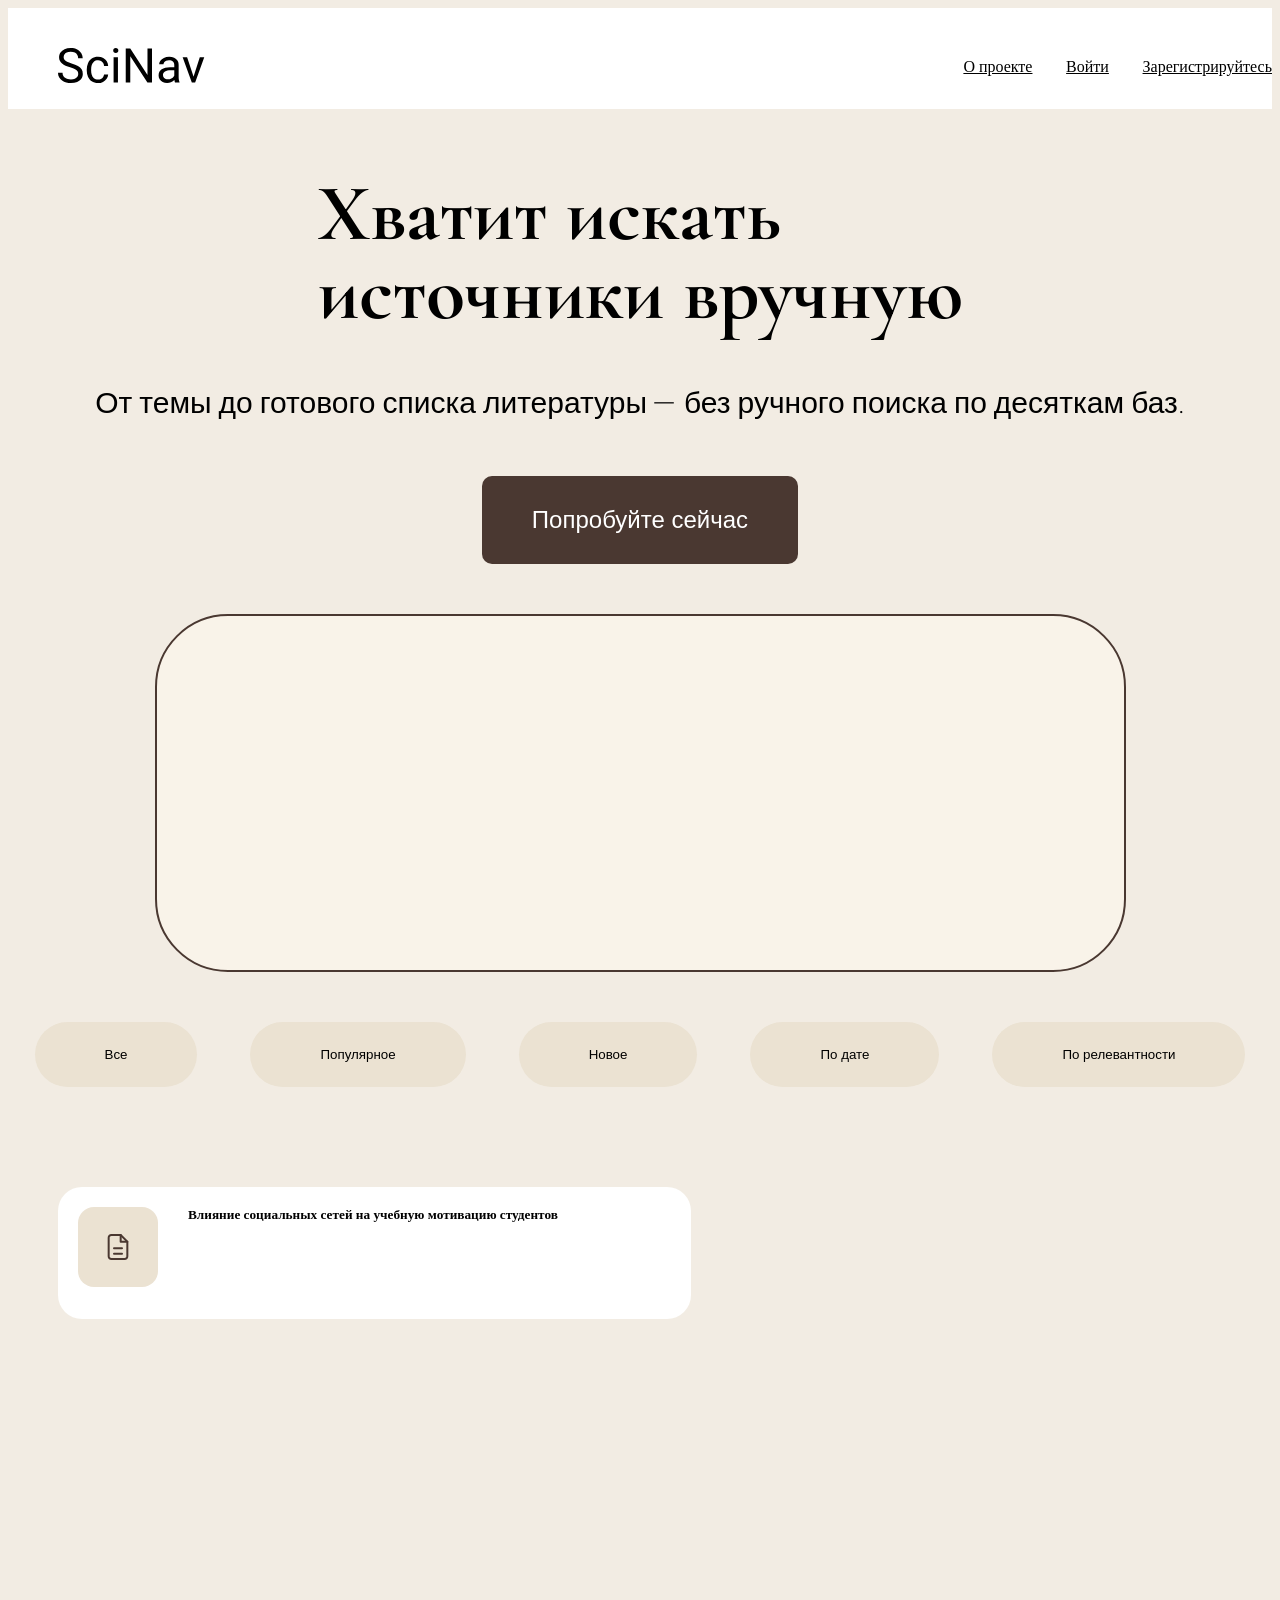
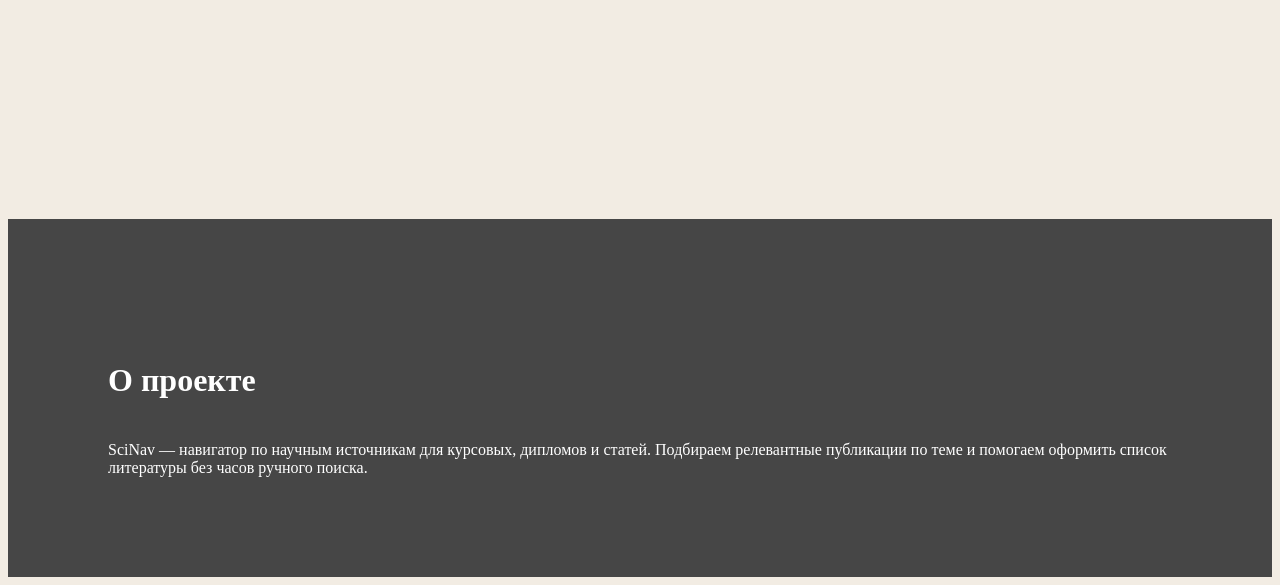
==== index.html @ 4ea79e30 "'input-update'" ====
<!DOCTYPE html>
<html lang="en">
<head>
    <meta charset="UTF-8">
    <meta name="viewport" content="width=device-width, initial-scale=1.0">
    <title>Document</title>
    <link rel="stylesheet" href="CSS\style.css">
</head>
<body class="Main-body">
    <header class="Head">
        <nav class="Navigation">
            <img src="assets\images\SciNav.svg">
            <div class="Nav-button">
                <a href="">
                    О проекте
                </a>
                <a href="">
                    Войти
                </a>
                <a href="">
                    Зарегистрируйтесь
                </a>
            </div>
        </nav>
    </header>
    <main class="Content-main">
            <section>
                <h1>
                    Хватит искать <br> источники вручную
                </h1>
                <h5 class="Under">
                    От темы до готового списка литературы — без ручного поиска по десяткам баз.
                </h5>
                
                <button class="main-button">Попробуйте сейчас</button>
            </section>

            <input>
        <nav class="Filters">
            <button>Все</button>
            <button>Популярное</button>
            <button>Новое</button>
            <button>По дате</button>
            <button>По релевантности</button>
        </nav>
        <div class="Cards">
            <article class="Card">
                <div class="Card-Head">
                    <img src="assets\images\Image tile.svg" alt="Notebook">
                    <h5>
                        Влияние социальных сетей на учебную мотивацию студентов
                    </h5>
                </div>       
            </article>
        </div>
        <footer class="Foot">
            <h4 class="Font-footer">О проекте</h4>
            <p5 class="Content-footer">SciNav — навигатор по научным источникам для курсовых, дипломов и статей. 
                Подбираем релевантные публикации по теме и помогаем оформить список 
                литературы без часов ручного поиска.</p5>
        </footer>
    </main>
</body>
</html>
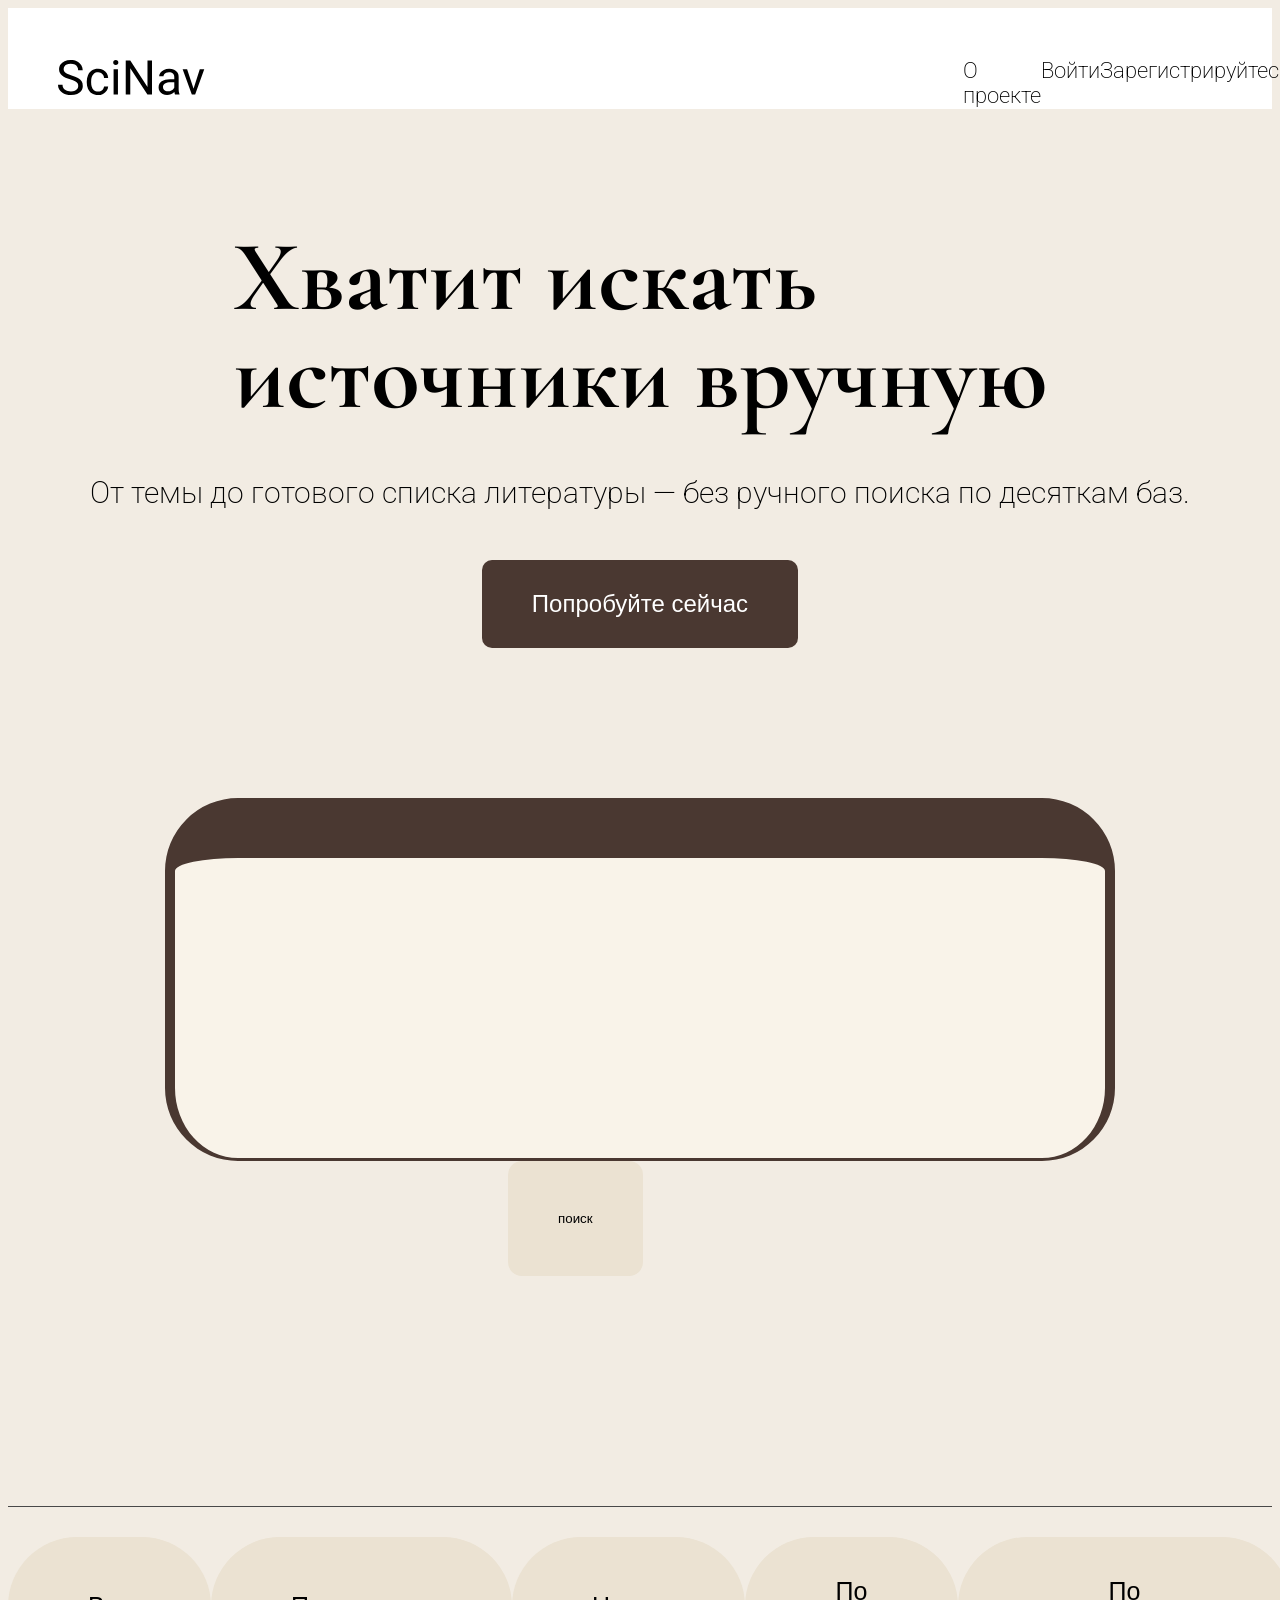
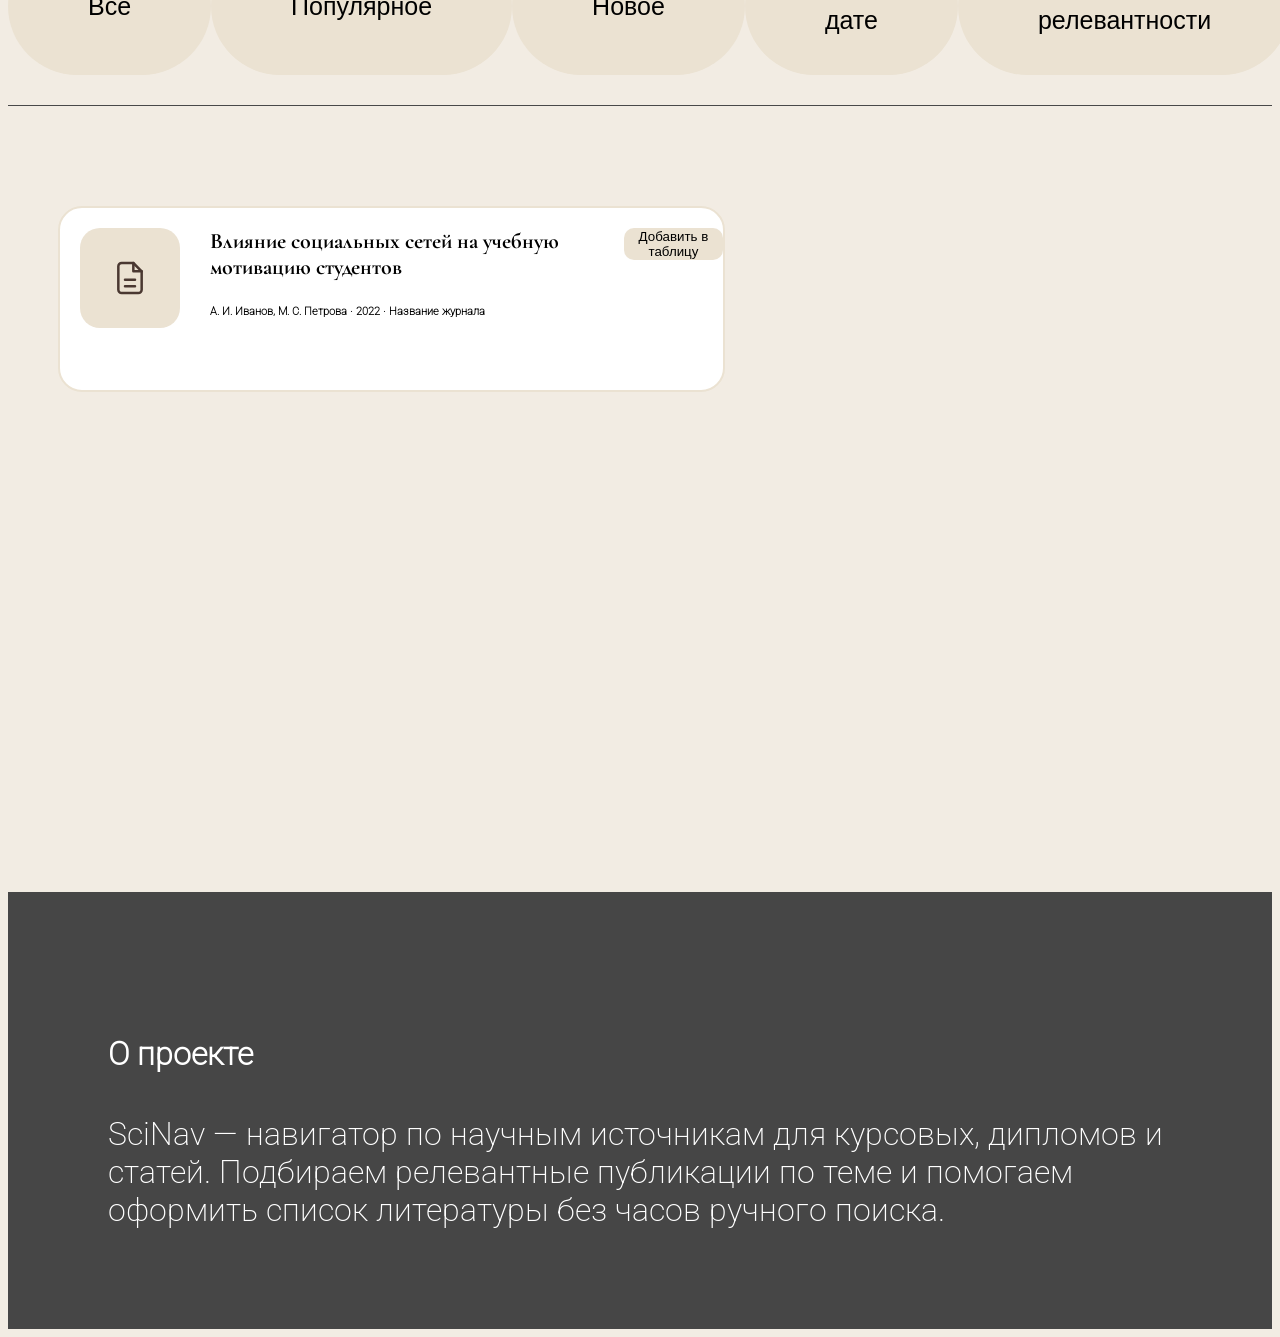
==== commit cfc57e39: "Update-button" ====
--- a/index.html
+++ b/index.html
@@ -34,8 +34,12 @@
                 
                 <button class="main-button">Попробуйте сейчас</button>
             </section>
-
-            <input>
+            <div class="Main-input">
+                <input>
+                <button>
+                    поиск
+                </button>
+            </div>
         <nav class="Filters">
             <button>Все</button>
             <button>Популярное</button>
@@ -47,17 +51,30 @@
             <article class="Card">
                 <div class="Card-Head">
                     <img src="assets\images\Image tile.svg" alt="Notebook">
-                    <h5>
-                        Влияние социальных сетей на учебную мотивацию студентов
-                    </h5>
-                </div>       
+                    <div class="text-head">
+                        <h5>
+                            Влияние социальных сетей на учебную мотивацию студентов
+                        </h5>
+                        <h6 class="Author">
+                            А. И. Иванов, М. С. Петрова · 2022 · Название журнала
+                        </h6>
+                    </div>
+                    <div class="Under-buttons">
+                        <button>
+                            Добавить в таблицу
+                        </button>
+                    </div>
+
+                </div>     
             </article>
         </div>
         <footer class="Foot">
-            <h4 class="Font-footer">О проекте</h4>
-            <p5 class="Content-footer">SciNav — навигатор по научным источникам для курсовых, дипломов и статей. 
-                Подбираем релевантные публикации по теме и помогаем оформить список 
-                литературы без часов ручного поиска.</p5>
+            <div class="text-footer">
+                <h4 class="Font-footer">О проекте</h4>
+                <p5 class="Content-footer">SciNav — навигатор по научным источникам для курсовых, дипломов и статей. 
+                    Подбираем релевантные публикации по теме и помогаем оформить список 
+                    литературы без часов ручного поиска.</p5>
+            </div>
         </footer>
     </main>
 </body>
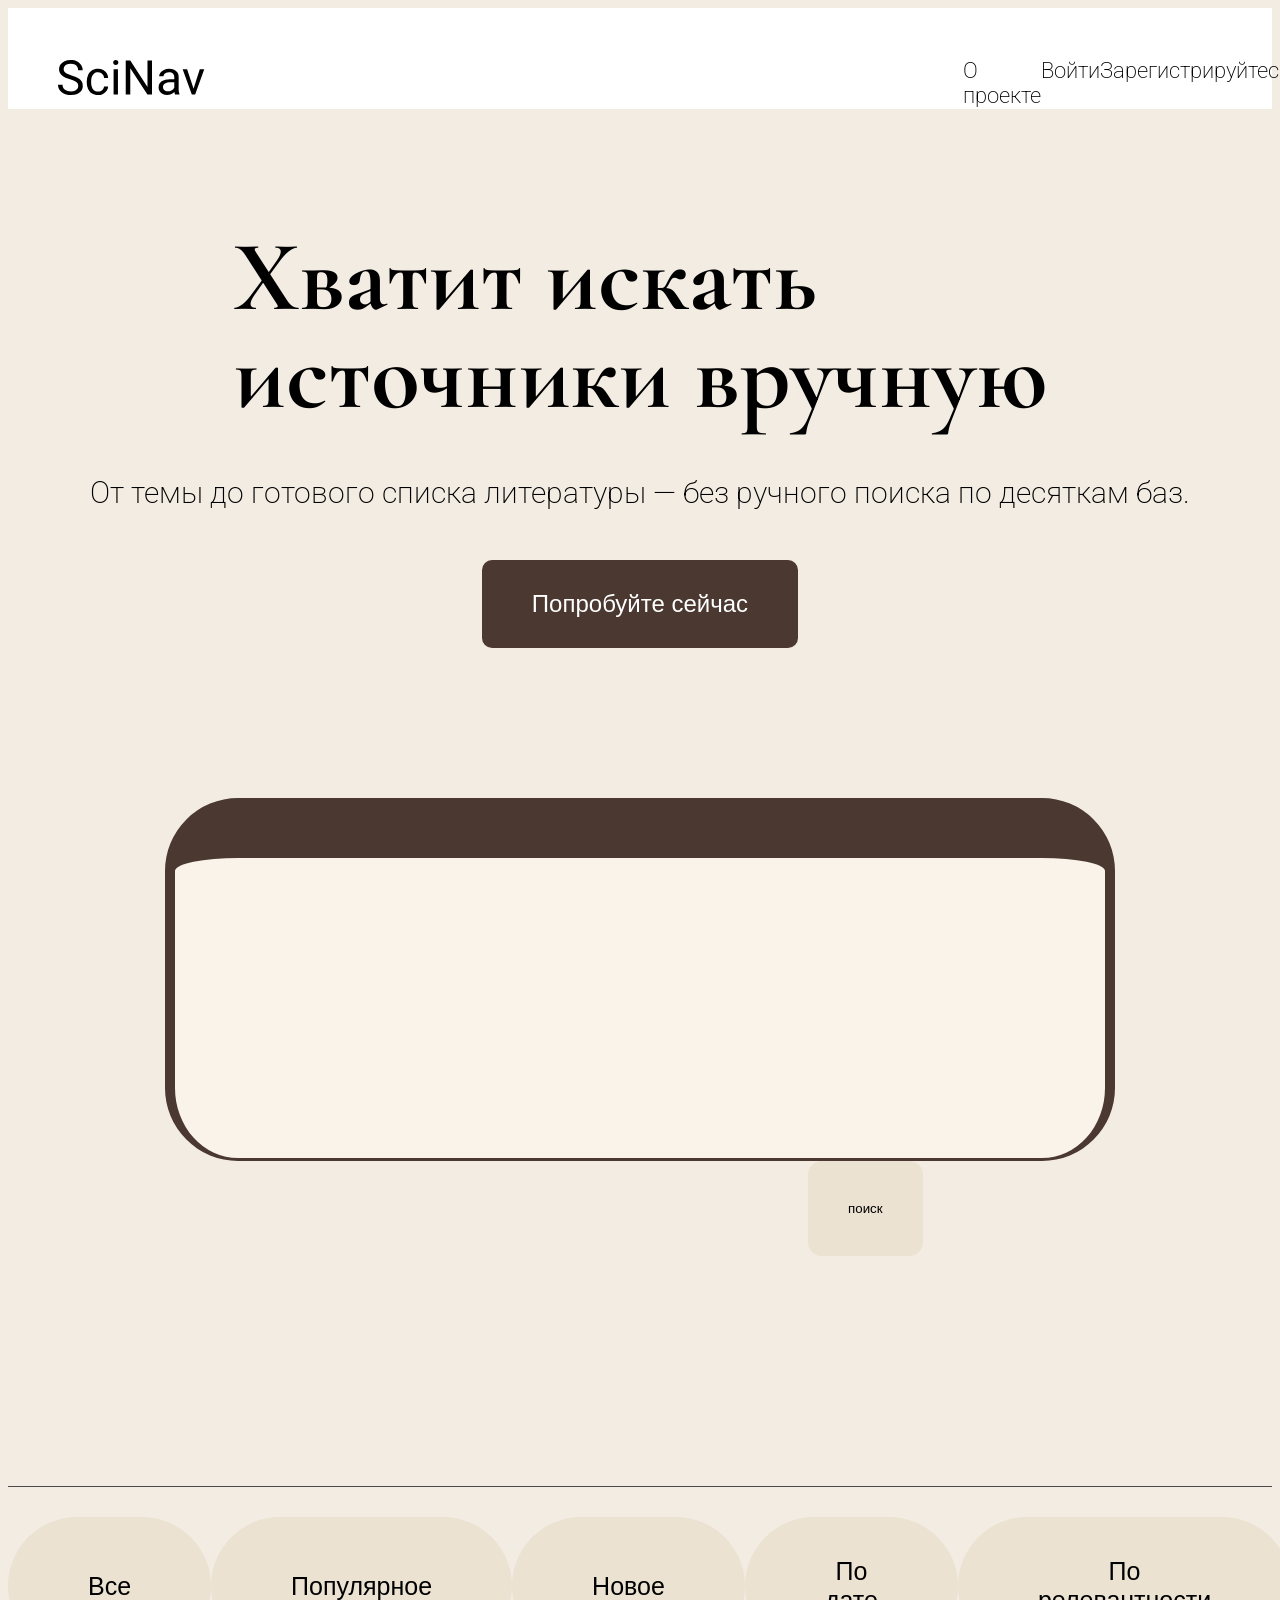
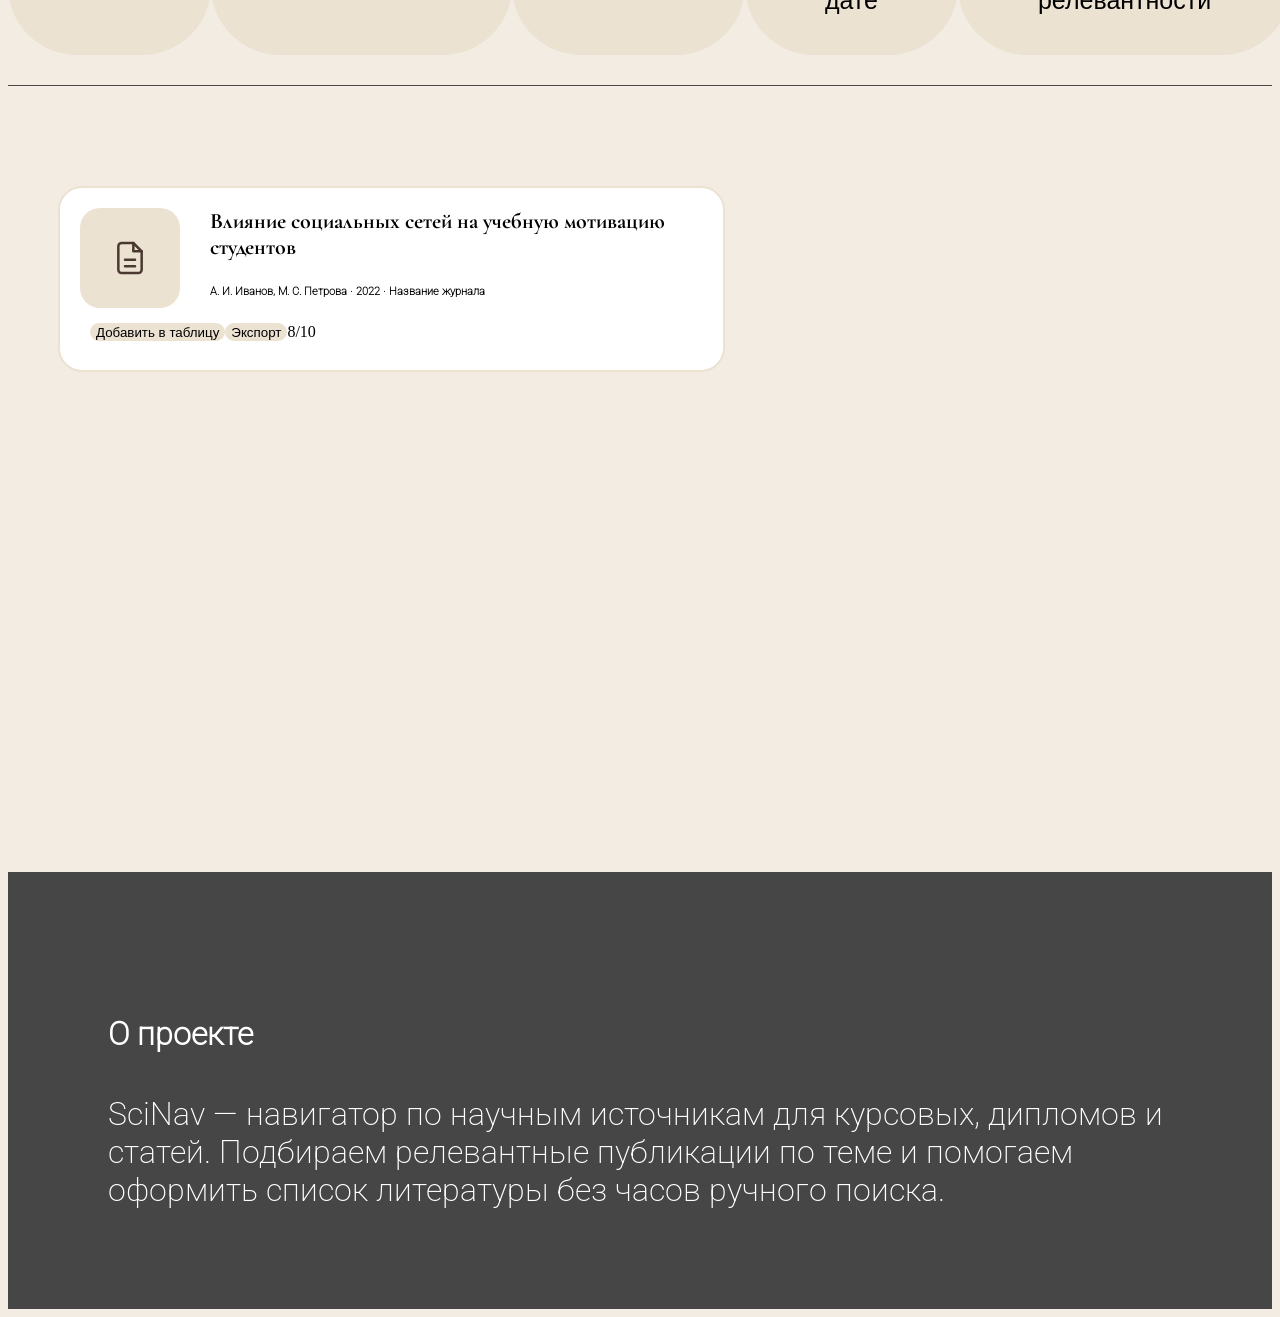
==== commit b62b4835: "'update-cards'" ====
--- a/index.html
+++ b/index.html
@@ -59,13 +59,18 @@
                             А. И. Иванов, М. С. Петрова · 2022 · Название журнала
                         </h6>
                     </div>
+                </div> 
                     <div class="Under-buttons">
                         <button>
                             Добавить в таблицу
                         </button>
-                    </div>
-
-                </div>     
+                        <button>
+                            Экспорт
+                        </button>
+                        <p6 Class="Score">
+                            8/10
+                        </p6>
+                    </div>    
             </article>
         </div>
         <footer class="Foot">
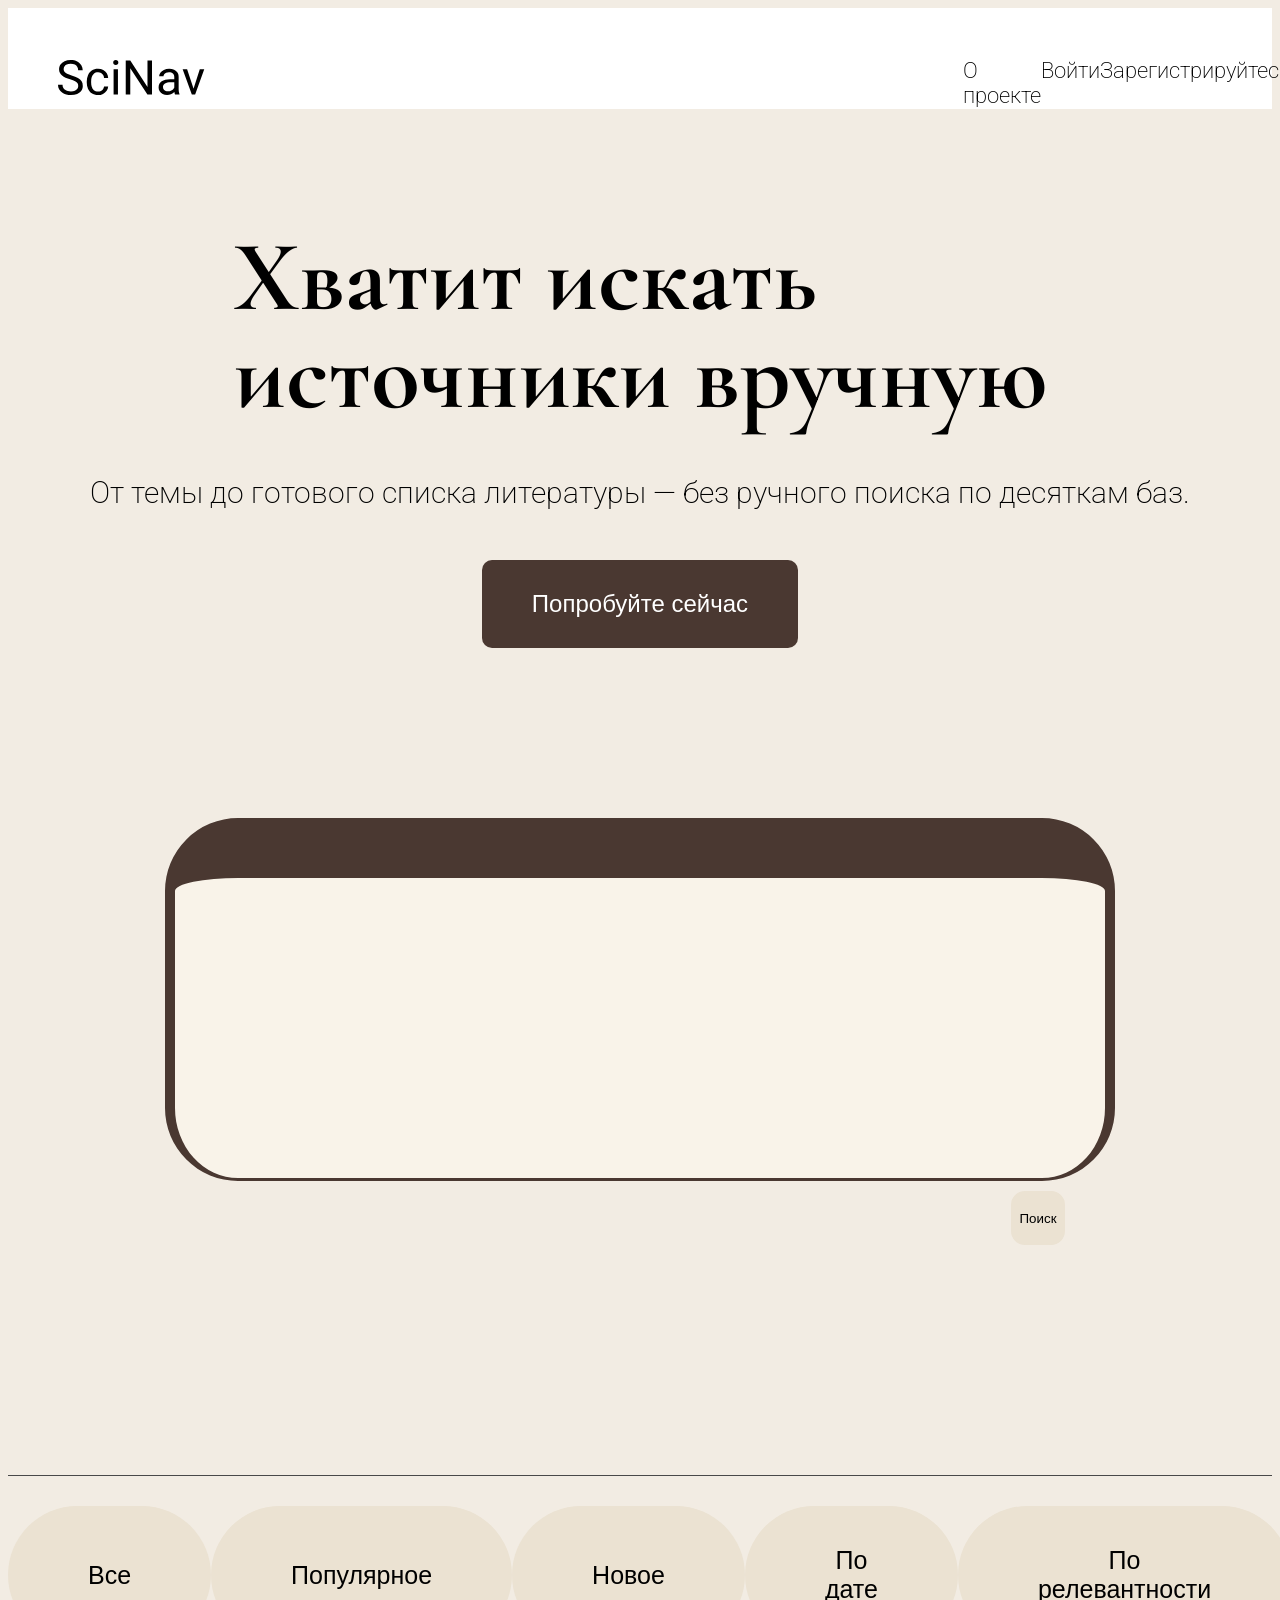
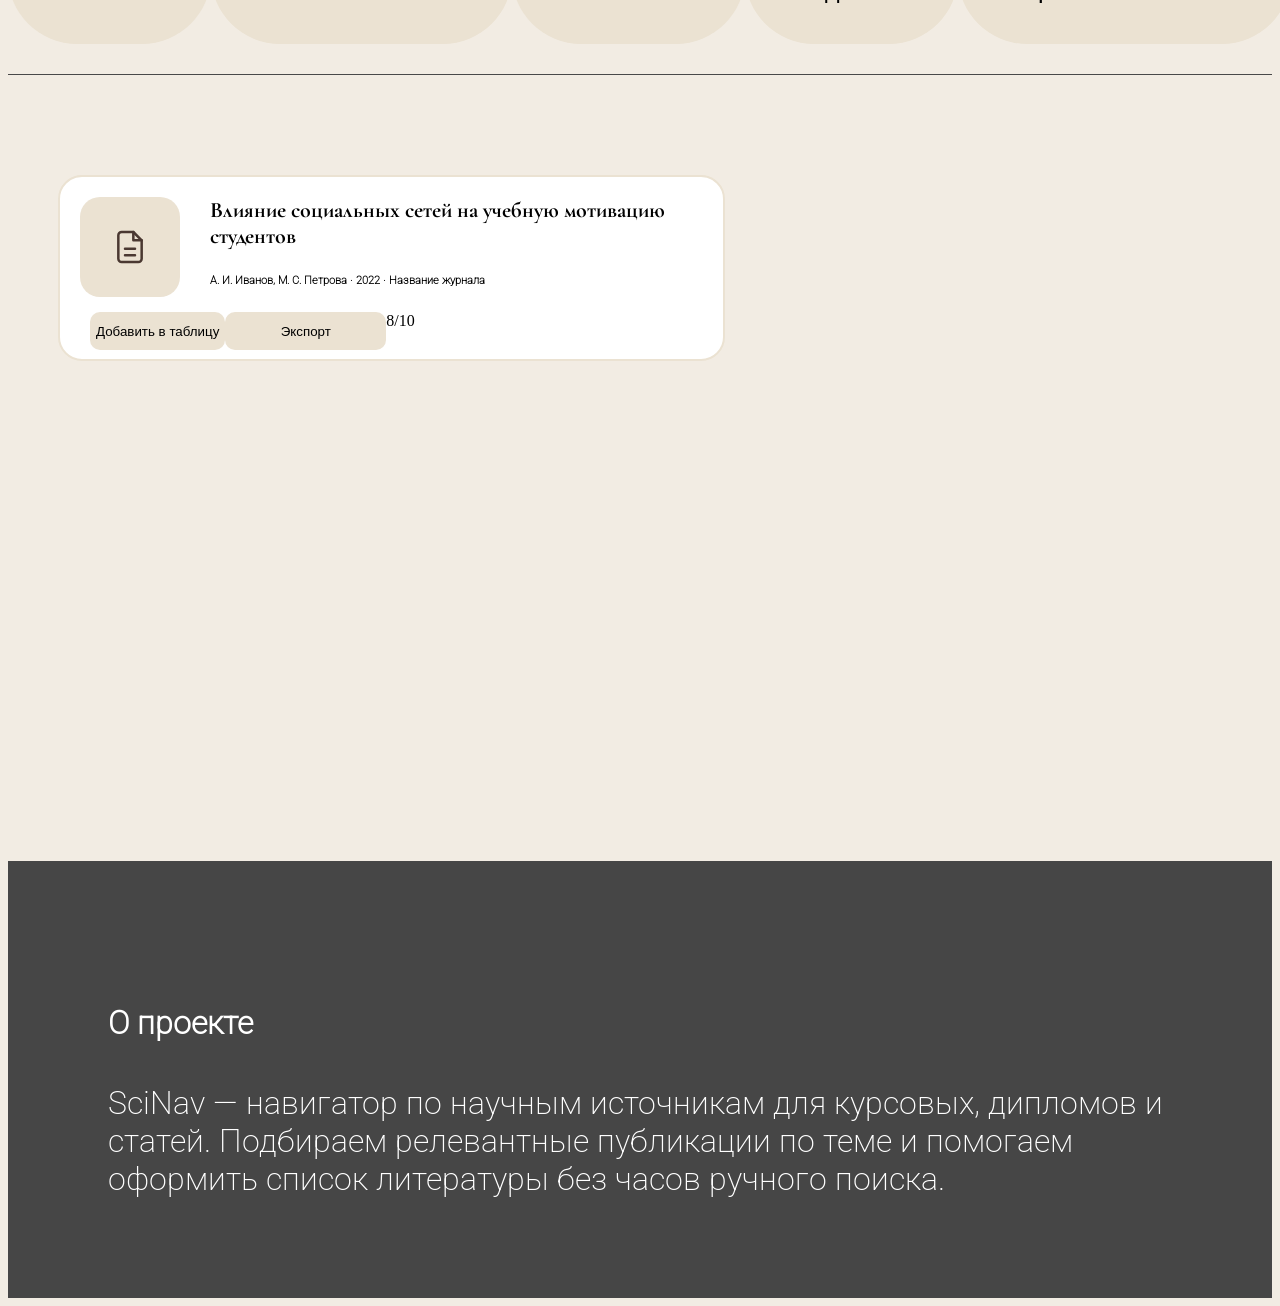
==== commit fd9b7e16: "'Update-input-and-cards'" ====
--- a/index.html
+++ b/index.html
@@ -34,11 +34,15 @@
                 
                 <button class="main-button">Попробуйте сейчас</button>
             </section>
-            <div class="Main-input">
-                <input>
-                <button>
-                    поиск
-                </button>
+            <div class="Main-input-block">
+                <div class="Main-input">
+                    <input>
+                </div>
+                <div class="Search">
+                    <button>
+                        Поиск
+                    </button>
+                </div>
             </div>
         <nav class="Filters">
             <button>Все</button>
@@ -61,10 +65,10 @@
                     </div>
                 </div> 
                     <div class="Under-buttons">
-                        <button>
+                        <button class="add">
                             Добавить в таблицу
                         </button>
-                        <button>
+                        <button class="Export">
                             Экспорт
                         </button>
                         <p6 Class="Score">
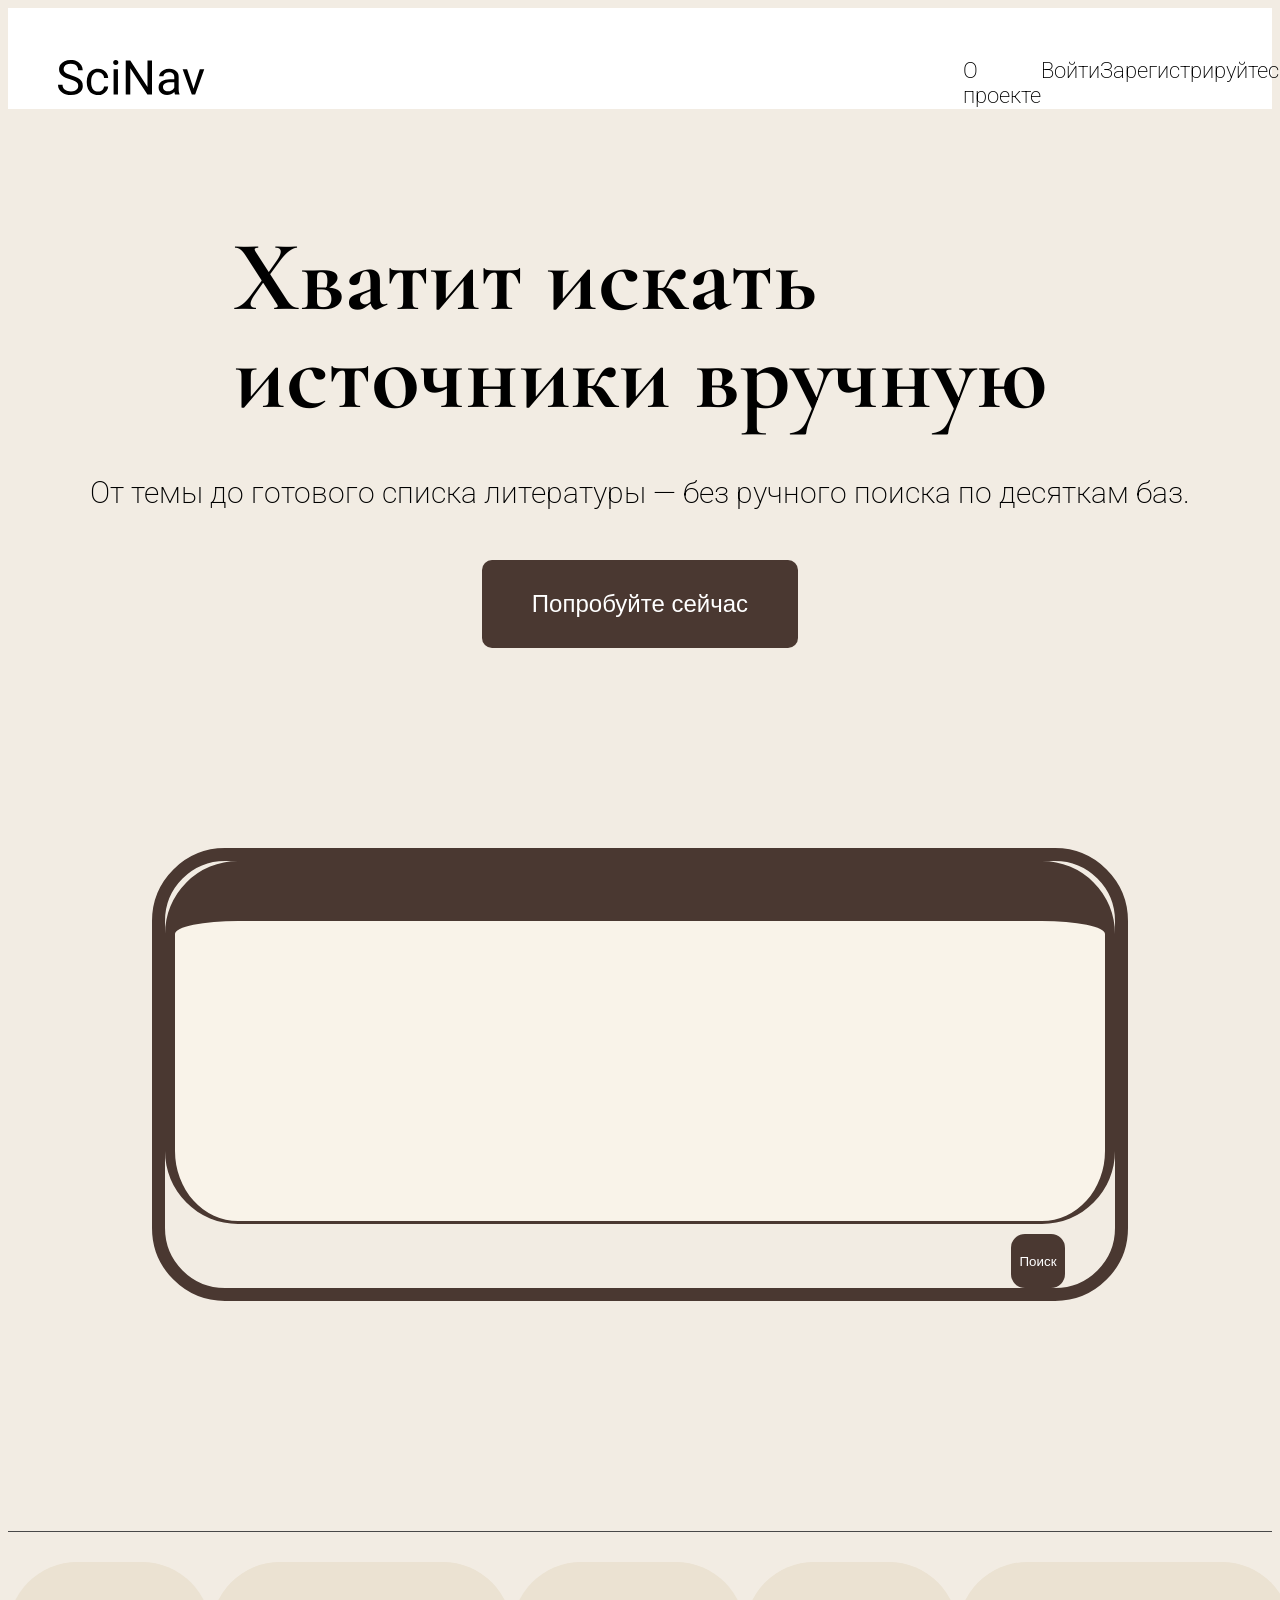
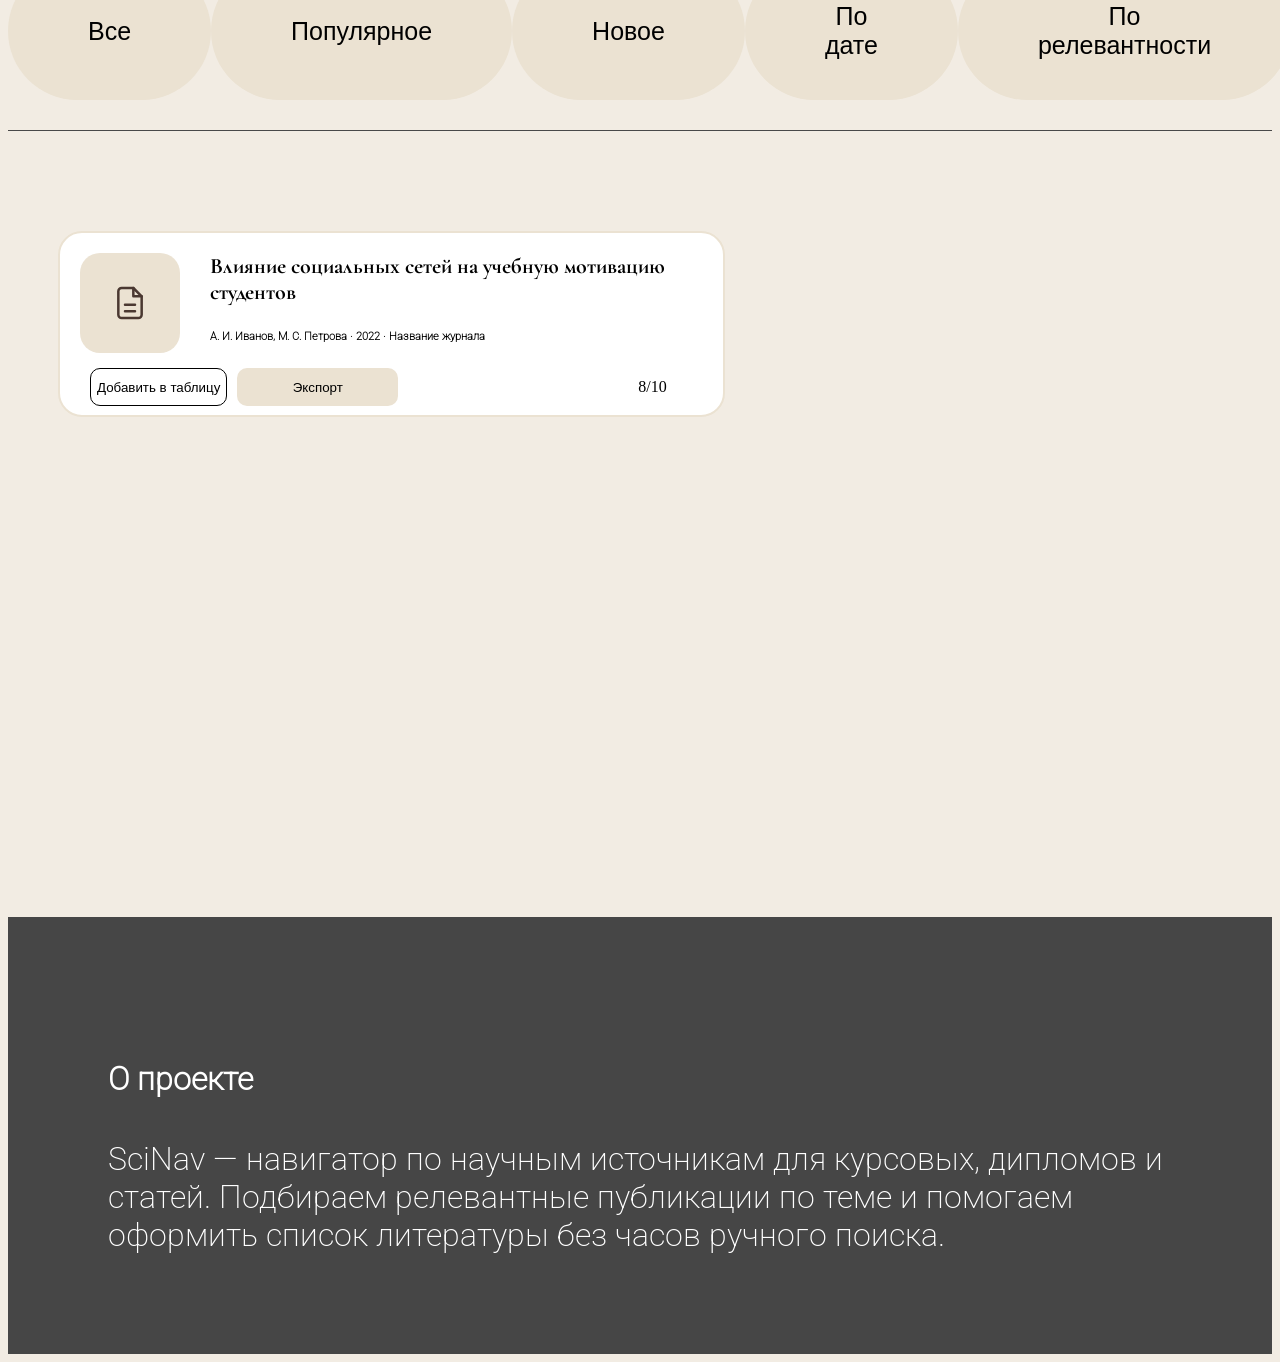
==== commit 5c5ab2ad: "update-input" ====
--- a/index.html
+++ b/index.html
@@ -36,7 +36,7 @@
             </section>
             <div class="Main-input-block">
                 <div class="Main-input">
-                    <input>
+                    <input id="1">
                 </div>
                 <div class="Search">
                     <button>
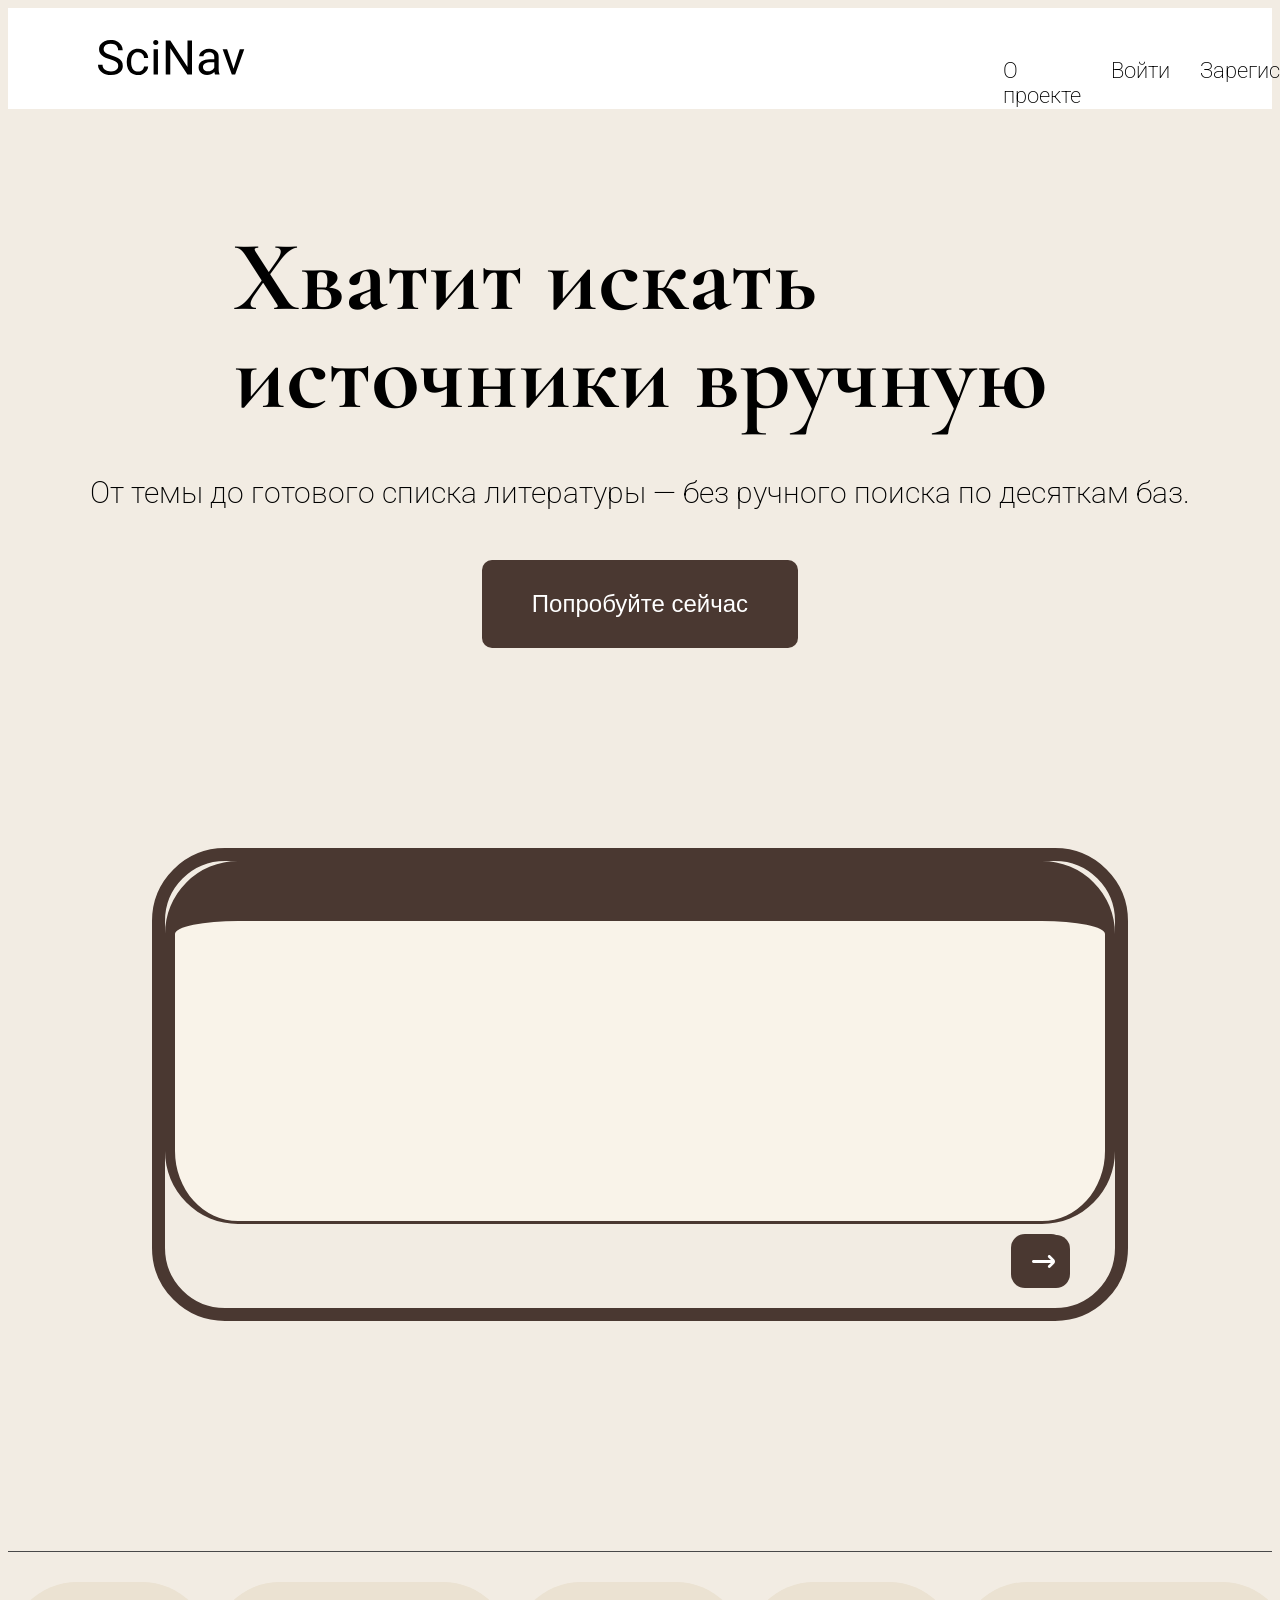
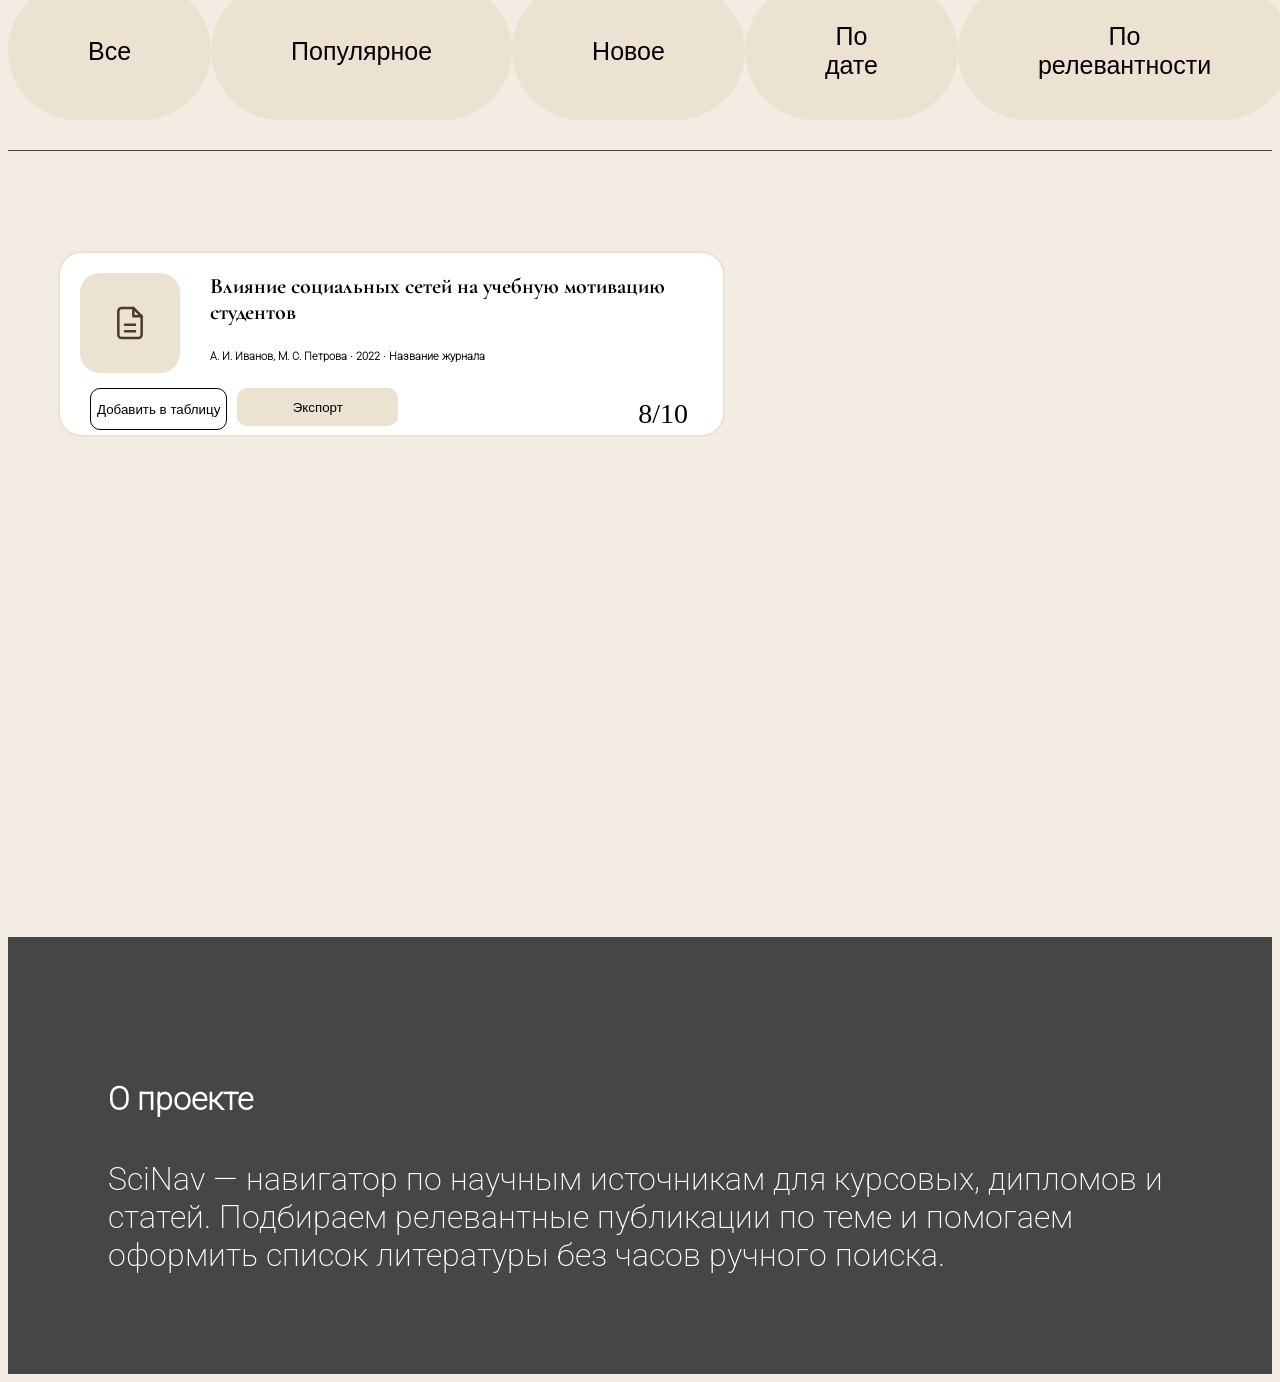
==== commit 2a0227ee: "Change-button" ====
--- a/index.html
+++ b/index.html
@@ -11,13 +11,13 @@
         <nav class="Navigation">
             <img src="assets\images\SciNav.svg">
             <div class="Nav-button">
-                <a href="">
+                <a class="About-a-project" href="">
                     О проекте
                 </a>
-                <a href="">
+                <a class="Login" href="">
                     Войти
                 </a>
-                <a href="">
+                <a class="registration" href="">
                     Зарегистрируйтесь
                 </a>
             </div>
@@ -40,7 +40,7 @@
                 </div>
                 <div class="Search">
                     <button>
-                        Поиск
+                        <img src="assets\images\Group_1.svg">
                     </button>
                 </div>
             </div>
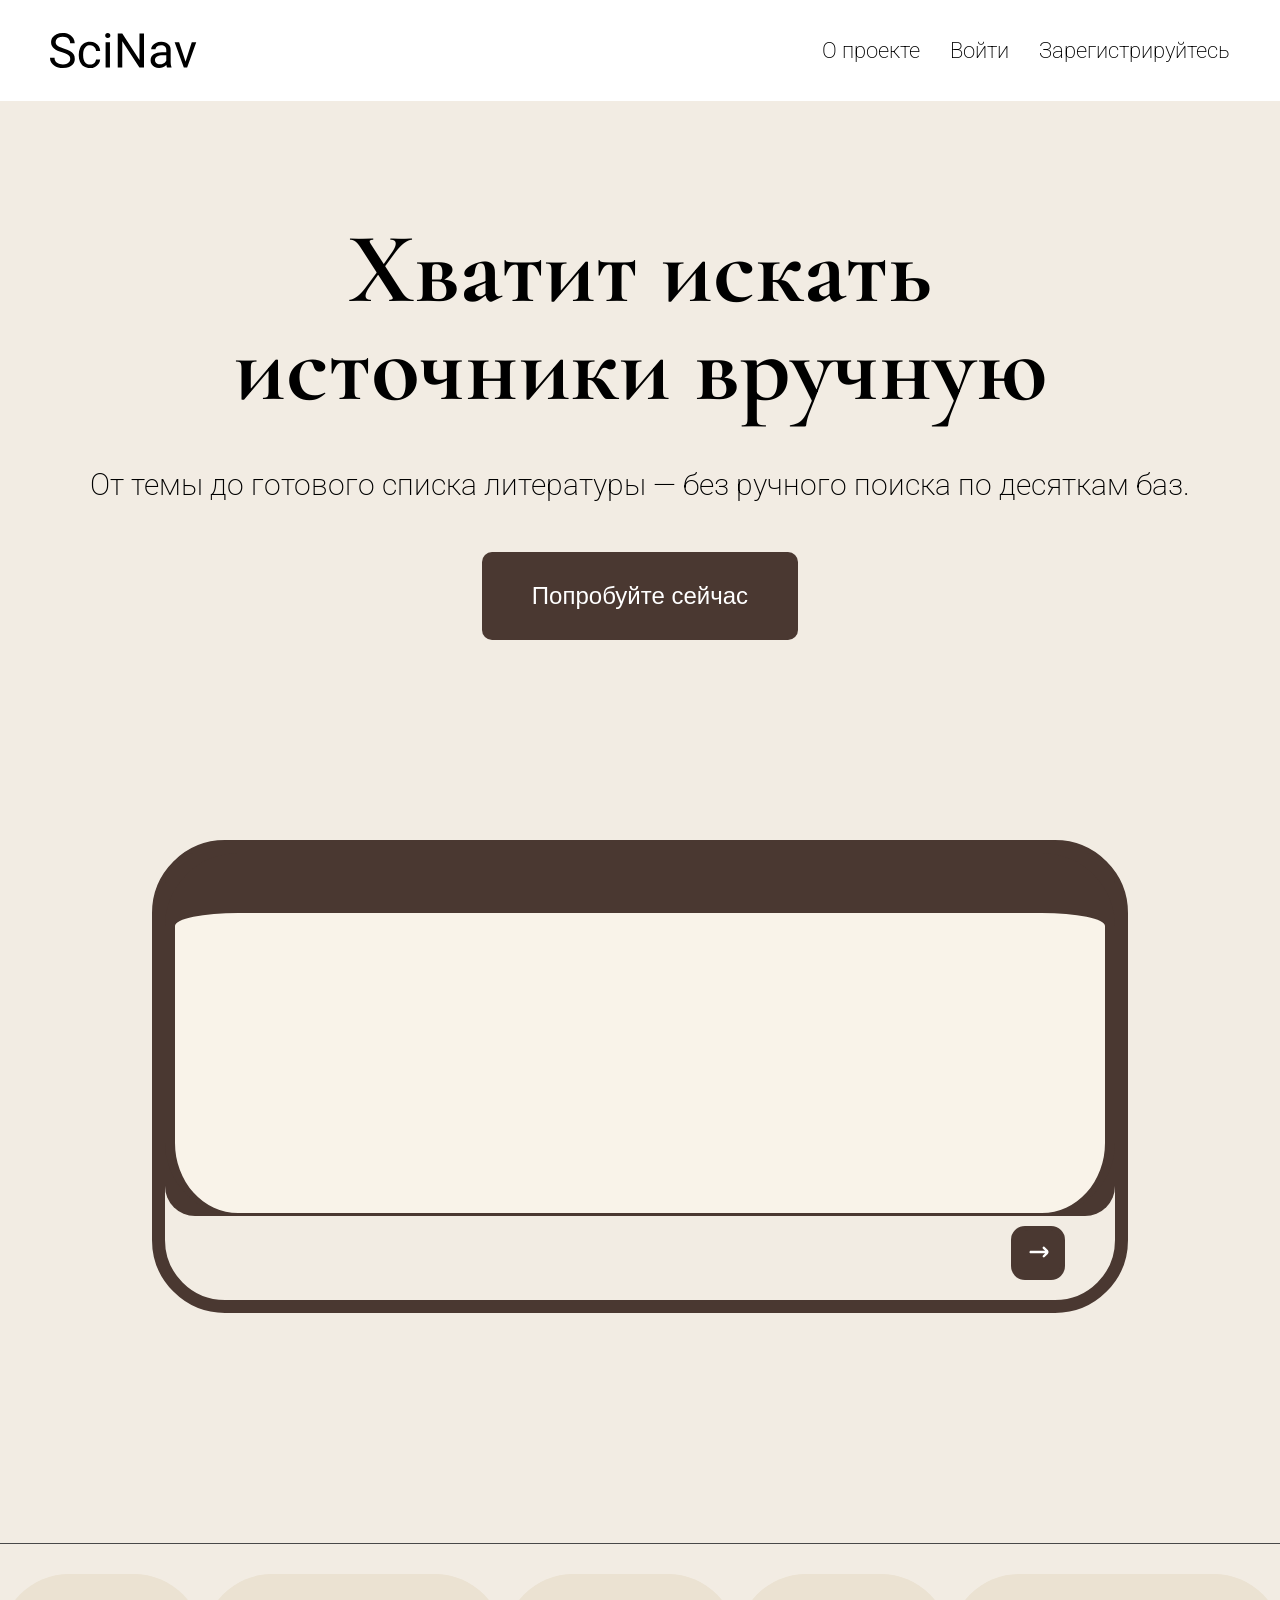
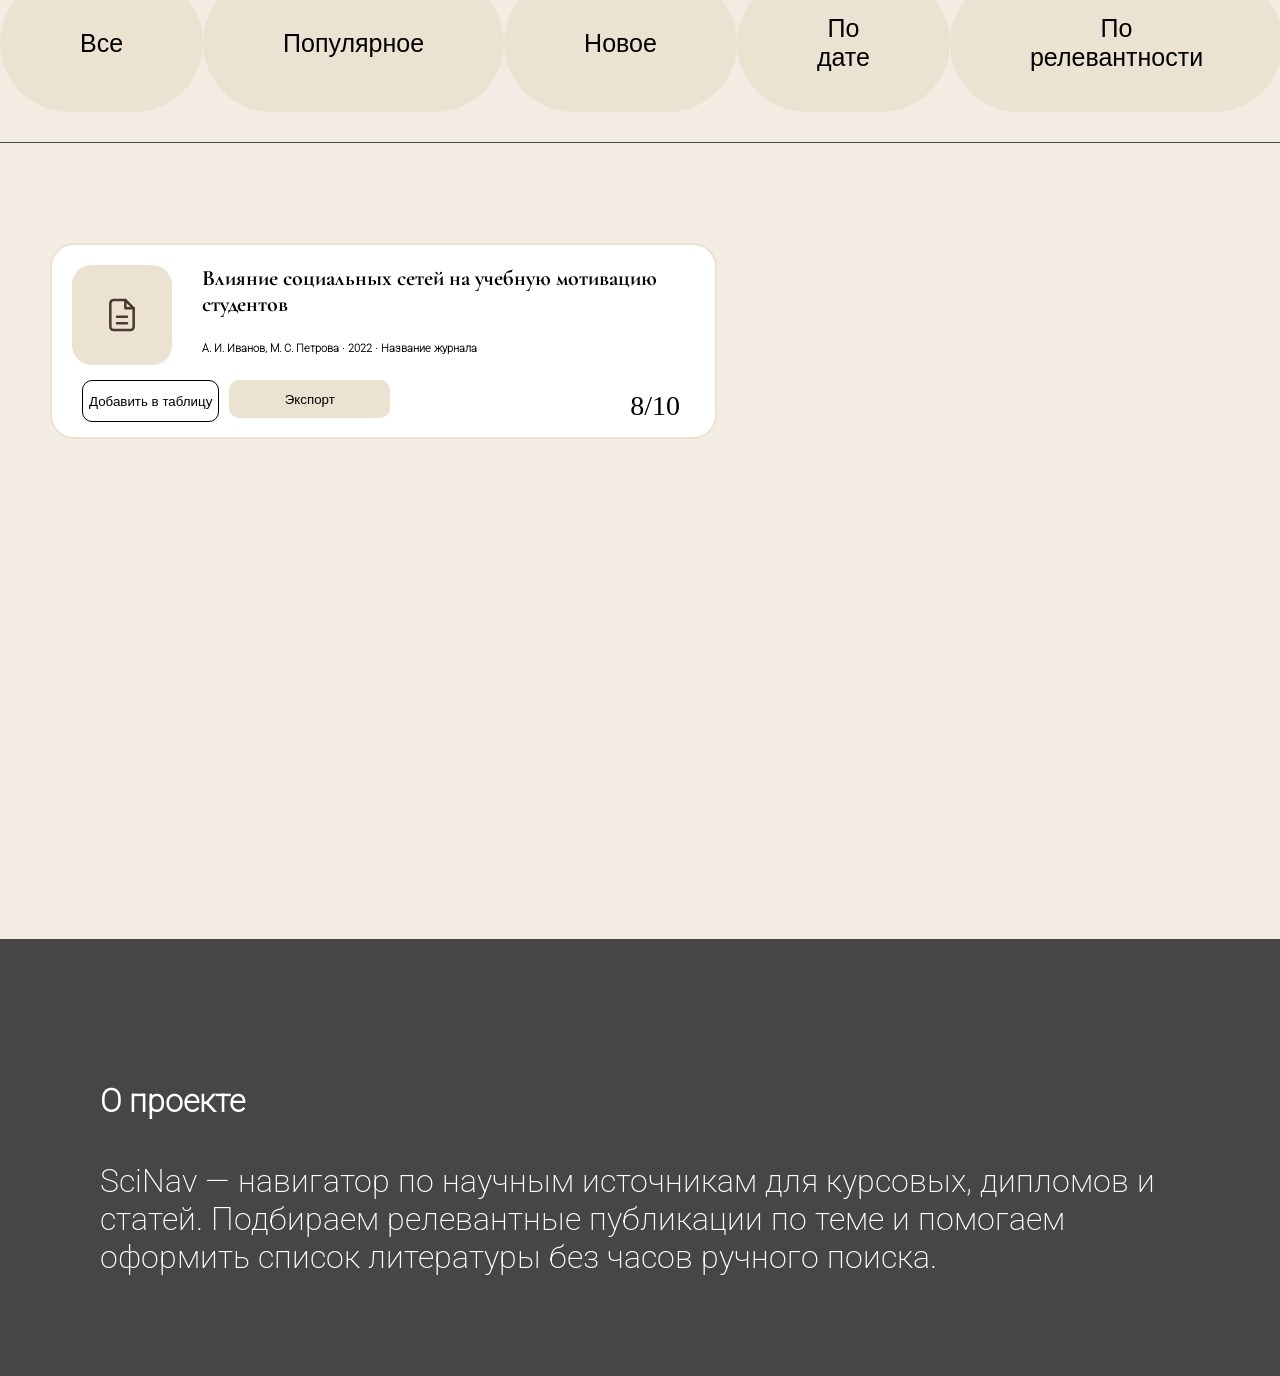
==== commit 86b217f3: "'JavaScript-started'" ====
--- a/index.html
+++ b/index.html
@@ -5,6 +5,7 @@
     <meta name="viewport" content="width=device-width, initial-scale=1.0">
     <title>Document</title>
     <link rel="stylesheet" href="CSS\style.css">
+    <script src="js/script.js" defer></script>
 </head>
 <body class="Main-body">
     <header class="Head">
@@ -39,7 +40,7 @@
                     <input id="1">
                 </div>
                 <div class="Search">
-                    <button>
+                    <button id="2">
                         <img src="assets\images\Group_1.svg">
                     </button>
                 </div>
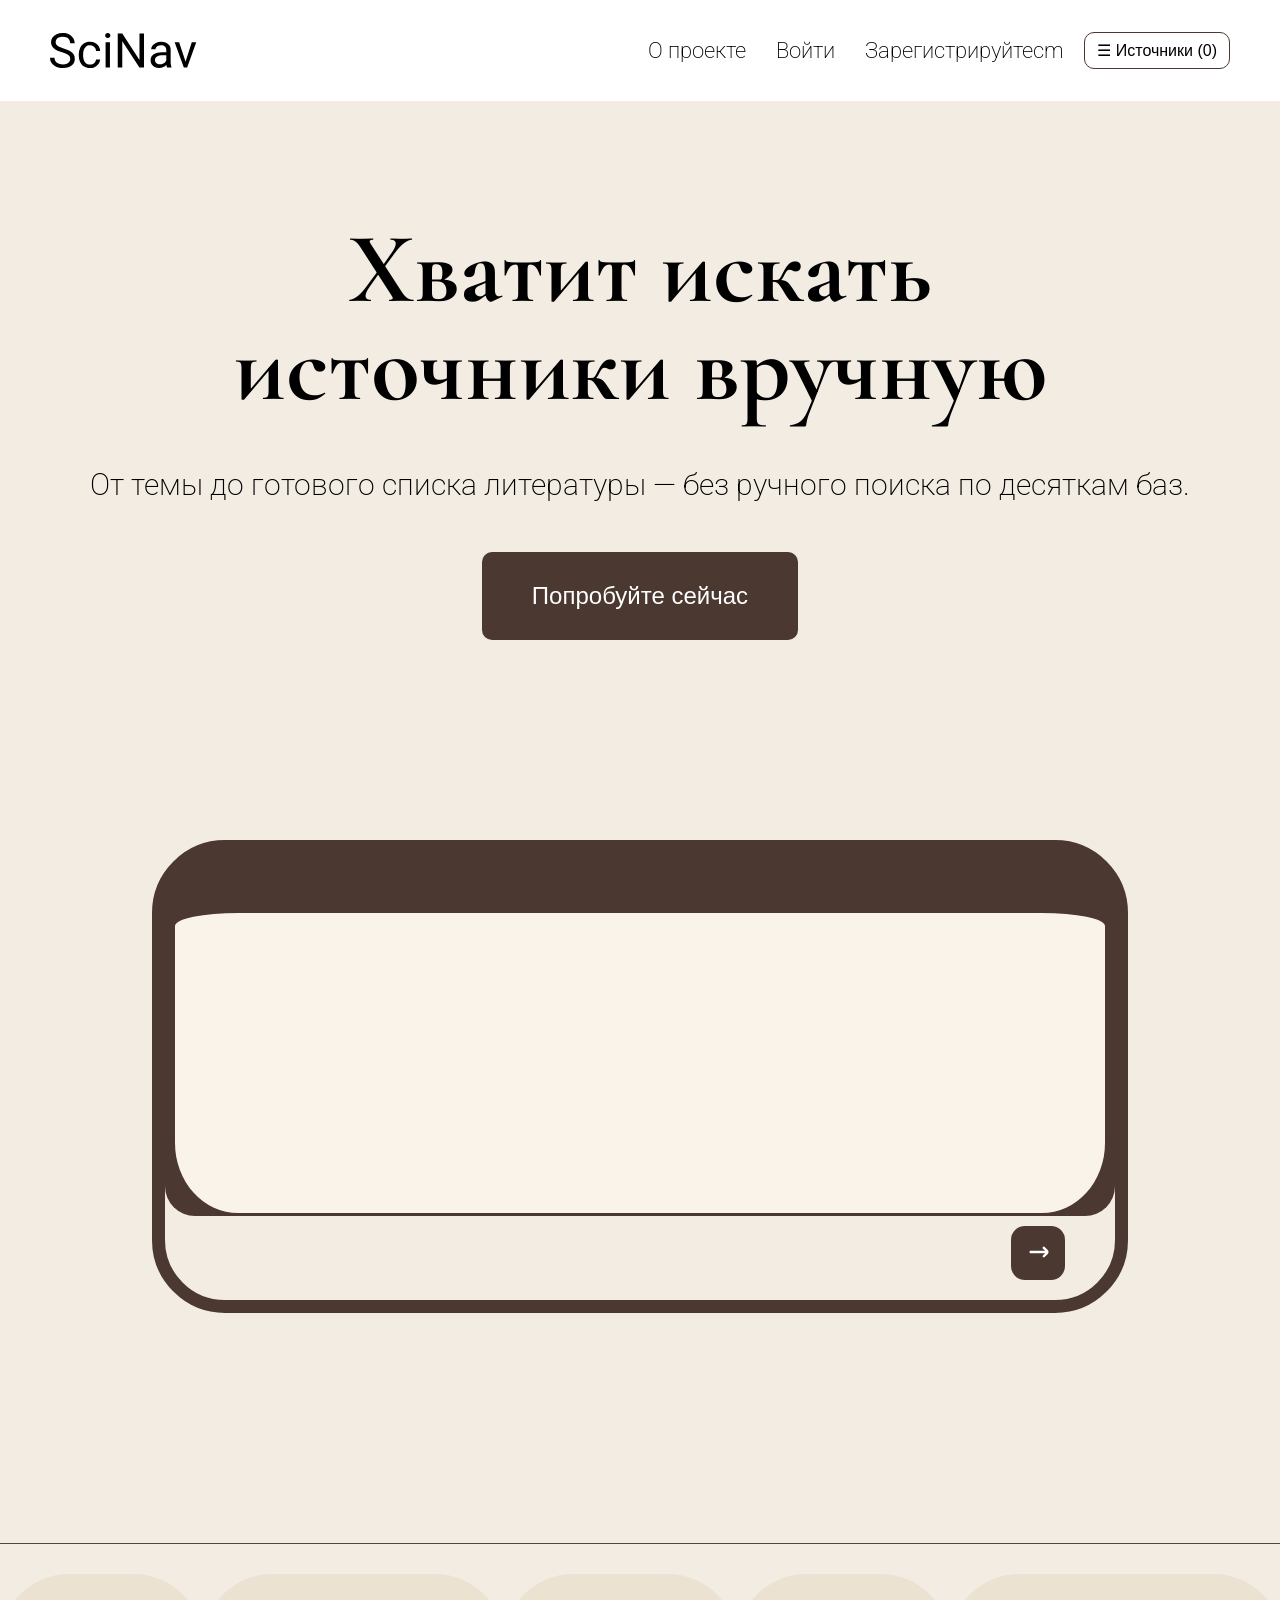
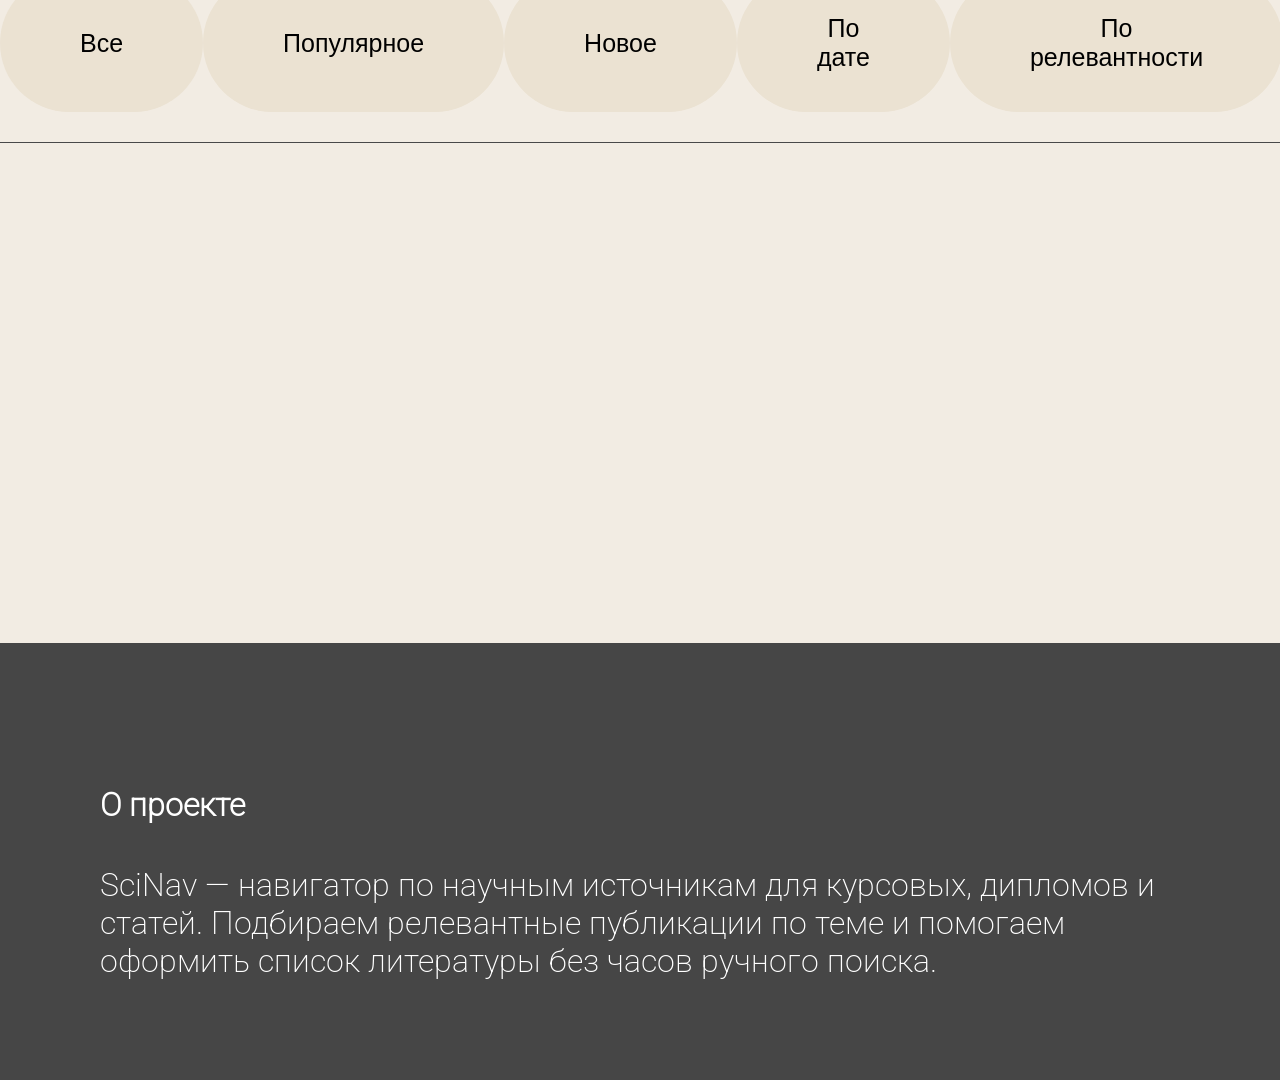
==== commit 96a8e670: "'Finaly'" ====
--- a/index.html
+++ b/index.html
@@ -5,7 +5,7 @@
     <meta name="viewport" content="width=device-width, initial-scale=1.0">
     <title>Document</title>
     <link rel="stylesheet" href="CSS\style.css">
-    <script src="js/script.js" defer></script>
+    <script type="module" src="./js/script.js"></script>
 </head>
 <body class="Main-body">
     <header class="Head">
@@ -19,9 +19,18 @@
                     Войти
                 </a>
                 <a class="registration" href="">
-                    Зарегистрируйтесь
+                    Зарегистрируйтесm
                 </a>
             </div>
+            <details class="Sources-menu" id="sources-menu">
+                <summary><span aria-hidden="true">☰</span> Источники <span id="sources-count">(0)</span></summary>
+                <section class="Sources-panel" aria-label="Сохранённые источники">
+                    <h2>Мои источники</h2>
+                    <p id="sources-empty">Список пока пуст.</p>
+                    <ol id="sources-list"></ol>
+                    <button type="button" id="sources-export" disabled>Скачать TXT</button>
+                </section>
+            </details>
         </nav>
     </header>
     <main class="Content-main">
@@ -53,30 +62,6 @@
             <button>По релевантности</button>
         </nav>
         <div class="Cards">
-            <article class="Card">
-                <div class="Card-Head">
-                    <img src="assets\images\Image tile.svg" alt="Notebook">
-                    <div class="text-head">
-                        <h5>
-                            Влияние социальных сетей на учебную мотивацию студентов
-                        </h5>
-                        <h6 class="Author">
-                            А. И. Иванов, М. С. Петрова · 2022 · Название журнала
-                        </h6>
-                    </div>
-                </div> 
-                    <div class="Under-buttons">
-                        <button class="add">
-                            Добавить в таблицу
-                        </button>
-                        <button class="Export">
-                            Экспорт
-                        </button>
-                        <p6 Class="Score">
-                            8/10
-                        </p6>
-                    </div>    
-            </article>
         </div>
         <footer class="Foot">
             <div class="text-footer">
